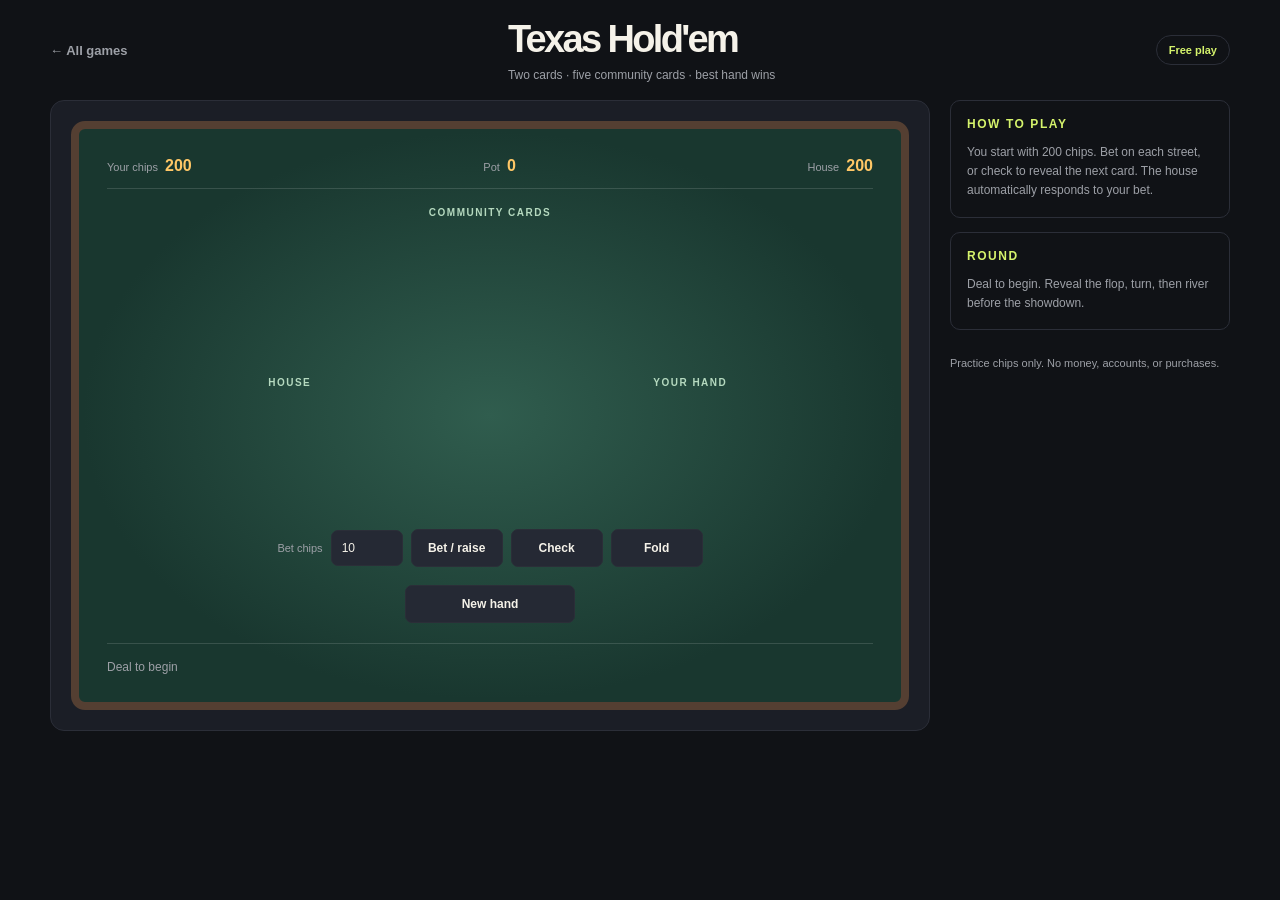
==== poker.html @ cf86b1ca "first commit" ====
<!doctype html><html lang="en"><head><meta charset="UTF-8"><meta name="viewport" content="width=device-width,initial-scale=1"><title>Texas Hold'em | Arcadia North</title><link rel="stylesheet" href="shared.css"></head><body class="game-page"><main class="game-shell"><div class="game-topbar"><a class="back-link" href="index.html">← All games</a><div><h1 class="game-title">Texas Hold'em</h1><p class="game-subtitle">Two cards · five community cards · best hand wins</p></div><span class="free-pill">Free play</span></div><div class="game-layout"><section class="game-panel"><div class="poker-table holdem-table"><div class="chip-bar"><span>Your chips <strong id="player-chips">200</strong></span><span>Pot <strong id="pot">0</strong></span><span>House <strong id="house-chips">200</strong></span></div><div class="hand-label">Community cards</div><div class="cards community-cards" id="community-cards"></div><div class="holdem-hands"><div><div class="hand-label">House</div><div class="cards hole-cards" id="house-cards"></div></div><div><div class="hand-label">Your hand</div><div class="cards hole-cards" id="player-cards"></div></div></div><div class="bet-controls"><label for="bet-amount">Bet chips</label><input id="bet-amount" type="number" min="1" max="200" value="10"><button class="control-button" id="bet-button">Bet / raise</button><button class="control-button" id="check-button">Check</button><button class="control-button danger-button" id="fold-button">Fold</button></div><div class="poker-actions"><button class="control-button" id="new-hand">New hand</button></div><div class="score-strip"><span id="poker-status">Deal to begin</span><span id="poker-result"></span></div></div></section><aside class="side-panel"><div class="info-box"><h3>How to play</h3><p>You start with 200 chips. Bet on each street, or check to reveal the next card. The house automatically responds to your bet.</p></div><div class="info-box"><h3>Round</h3><p id="round-help">Deal to begin. Reveal the flop, turn, then river before the showdown.</p></div><p class="sound-note">Practice chips only. No money, accounts, or purchases.</p></aside></div></main><script src="game-utils.js"></script><script src="poker.js"></script></body></html>
---- shared.css ----
:root{--ink:#f5f2e9;--muted:#9da0a7;--bg:#111318;--panel:#1b1e26;--line:#2b2e38;--lime:#d5f36c;--pink:#ff6b9d;--blue:#72c8ff;--gold:#ffc766}*{box-sizing:border-box}html{scroll-behavior:smooth}body{margin:0;background:var(--bg);color:var(--ink);font-family:Arial,Helvetica,sans-serif}a{color:inherit;text-decoration:none}button{font:inherit;cursor:pointer}.site-header{width:min(1180px,calc(100% - 48px));height:78px;margin:auto;display:flex;align-items:center;justify-content:space-between;gap:24px}.logo{display:flex;align-items:center;gap:11px;font-weight:800;letter-spacing:-.04em}.logo-mark{display:grid;place-items:center;width:34px;height:34px;border-radius:10px;background:var(--lime);color:#111318;font-size:12px;font-weight:900}.site-header nav{display:flex;gap:28px;color:var(--muted);font-size:13px;font-weight:700}.site-header nav a:hover{color:var(--ink)}.free-pill{border:1px solid var(--line);border-radius:99px;padding:8px 12px;color:var(--lime);font-size:11px;font-weight:700}.hub-hero{width:min(1180px,calc(100% - 48px));min-height:610px;margin:auto;display:grid;grid-template-columns:1fr 1fr;align-items:center;gap:60px}.kicker{text-transform:uppercase;letter-spacing:.17em;color:var(--lime);font-size:11px;font-weight:800;margin:0 0 17px}.hub-hero h1{font-size:clamp(58px,8vw,105px);line-height:.91;letter-spacing:-.08em;margin:0;font-weight:800}.hub-hero h1 em{font-style:normal;color:var(--pink)}.hero-lede{max-width:445px;color:var(--muted);line-height:1.7;font-size:16px;margin:28px 0}.button{display:inline-flex;align-items:center;justify-content:space-between;gap:27px;border:0;border-radius:8px;padding:14px 17px;font-size:13px;font-weight:800}.button-bright{background:var(--lime);color:#15171a}.button-bright:hover{background:#e4ff8b}.hero-art{height:425px;position:relative;overflow:hidden;border:1px solid var(--line);border-radius:20px;background:radial-gradient(circle at 50% 50%,#303545 0,#171a21 55%,#111318 100%)}.art-orbit{position:absolute;border:1px solid #3d4352;border-radius:50%;left:50%;top:50%;transform:translate(-50%,-50%) rotate(-17deg)}.orbit-one{width:410px;height:170px}.orbit-two{width:270px;height:410px;transform:translate(-50%,-50%) rotate(35deg)}.art-tile{position:absolute;display:grid;place-items:center;width:92px;height:116px;background:#faf8ed;color:#181a20;border-radius:10px;box-shadow:10px 15px 25px #0006;font-size:62px;font-family:Georgia;transform:rotate(-12deg)}.tile-chess{left:18%;top:28%;background:var(--lime)}.tile-poker{right:17%;top:17%;color:#e64272;transform:rotate(13deg)}.tile-tetris{left:40%;bottom:14%;background:#72c8ff;color:#172532;transform:rotate(7deg);font-family:Arial}.games-section,.about-strip{width:min(1180px,calc(100% - 48px));margin:auto}.games-section{padding:80px 0 105px}.section-intro{display:flex;align-items:end;justify-content:space-between;margin-bottom:27px;gap:20px}.section-intro h2,.about-strip h2{font-size:42px;letter-spacing:-.06em;margin:0}.section-intro>p{color:var(--muted);font-size:13px;margin:0 0 5px}.game-grid{display:grid;grid-template-columns:repeat(3,1fr);gap:15px}.game-card{min-height:280px;padding:24px;border-radius:13px;border:1px solid var(--line);display:flex;flex-direction:column;justify-content:space-between;transition:transform .2s,border-color .2s}.game-card:hover{transform:translateY(-6px);border-color:#777d8b}.chess-card{background:linear-gradient(135deg,#242a26,#1a1f1d)}.poker-card{background:linear-gradient(135deg,#272027,#1d1b25)}.tetris-card{background:linear-gradient(135deg,#1d2733,#1a1f29)}.card-icon{font-family:Georgia;font-size:50px;margin-bottom:28px}.chess-card .card-icon{color:var(--lime)}.poker-card .card-icon{color:var(--pink)}.tetris-card .card-icon{color:var(--blue);font-family:Arial}.card-tag{color:var(--muted);font-size:10px;font-weight:800;letter-spacing:.13em;text-transform:uppercase;margin:0 0 7px}.game-card h3{font-size:28px;letter-spacing:-.06em;margin:0}.game-card p:not(.card-tag){color:var(--muted);font-size:13px;line-height:1.55;max-width:245px}.play-link{display:inline-block;font-size:13px;font-weight:800;margin-top:14px}.play-link span{color:var(--lime);margin-left:6px}.about-strip{border:1px solid var(--line);border-radius:13px;padding:29px 33px;display:flex;align-items:center;gap:22px;margin-bottom:70px}.about-symbol{font-size:30px;color:var(--lime)}.about-strip h2{font-size:24px}.about-strip p{color:var(--muted);font-size:13px;margin:8px 0 0}.about-note{margin-left:auto;color:var(--muted);font-size:11px;line-height:1.7;text-align:right;text-transform:uppercase;letter-spacing:.1em}.site-footer{width:min(1180px,calc(100% - 48px));margin:auto;padding:24px 0 34px;border-top:1px solid var(--line);display:flex;justify-content:space-between;color:var(--muted);font-size:11px}
.game-page{background:#101216}.game-shell{width:min(1180px,calc(100% - 48px));margin:auto;padding-bottom:70px}.game-topbar{height:100px;display:flex;align-items:center;justify-content:space-between}.back-link{font-size:13px;font-weight:700;color:var(--muted)}.back-link:hover{color:var(--lime)}.game-title{font-size:38px;letter-spacing:-.07em;margin:0}.game-subtitle{color:var(--muted);font-size:12px;margin:7px 0 0}.game-layout{display:grid;grid-template-columns:minmax(0,1fr) 280px;gap:20px;align-items:start}.game-panel{border:1px solid var(--line);background:var(--panel);border-radius:14px;padding:20px}.side-panel{display:flex;flex-direction:column;gap:14px}.info-box{border:1px solid var(--line);border-radius:10px;padding:16px}.info-box h3{font-size:12px;text-transform:uppercase;letter-spacing:.13em;color:var(--lime);margin:0 0 12px}.info-box p{color:var(--muted);font-size:12px;line-height:1.6;margin:0}.control-button{width:100%;border:1px solid var(--line);border-radius:7px;background:#252934;color:var(--ink);padding:11px;font-size:12px;font-weight:800}.control-button:hover{border-color:var(--lime);color:var(--lime)}.status-line{color:var(--lime)!important;font-size:13px!important;font-weight:700;min-height:20px}.sound-note{color:var(--muted);font-size:11px;line-height:1.5}.chess-board{width:min(620px,100%);aspect-ratio:1;margin:auto;display:grid;grid-template-columns:repeat(8,1fr);border:7px solid #373c4a;border-radius:6px;overflow:hidden}.square{border:0;display:grid;place-items:center;font-family:Georgia;font-size:clamp(25px,5vw,53px);line-height:1;position:relative}.square.light{background:#e8e2d2;color:#20242e}.square.dark{background:#637159;color:#f5f1e5}.square.selected{box-shadow:inset 0 0 0 5px var(--gold)}.square.legal:after{content:'';width:24%;height:24%;border-radius:50%;background:#151a1b88;position:absolute}.square.capture:after{content:'';width:75%;height:75%;border-radius:50%;border:4px solid #ffcf6688;position:absolute}.chess-coordinates{display:flex;justify-content:space-between;color:var(--muted);font-size:10px;padding:5px 7px 0}.poker-table{min-height:480px;border-radius:14px;background:radial-gradient(ellipse at center,#305d4e,#19372f 70%);border:8px solid #543f32;display:flex;flex-direction:column;justify-content:center;gap:25px;padding:28px}.hand-label{text-align:center;text-transform:uppercase;letter-spacing:.15em;color:#b5d9bf;font-size:10px;font-weight:800}.cards{display:flex;justify-content:center;gap:10px;min-height:119px}.playing-card{width:82px;height:116px;background:#f7f3e9;color:#20232a;border-radius:8px;display:flex;flex-direction:column;justify-content:space-between;padding:9px;font-family:Georgia;font-size:23px;box-shadow:4px 5px 7px #0004}.playing-card.red{color:#d64c62}.playing-card .card-bottom{align-self:end;transform:rotate(180deg)}.card-back{background:repeating-linear-gradient(45deg,#eb6888 0 4px,#fff0f4 4px 7px);border:5px solid #faf4e9}.poker-actions{display:flex;gap:10px;justify-content:center}.poker-actions .control-button{max-width:170px}.score-strip{display:flex;justify-content:space-between;color:var(--muted);font-size:12px;border-top:1px solid #ffffff22;padding-top:16px}.tetris-wrap{display:flex;justify-content:center}.tetris-canvas{width:300px;height:600px;max-width:100%;background:#0c0f14;border:6px solid #373c4a;border-radius:7px;image-rendering:pixelated}.tetris-stats{display:grid;grid-template-columns:1fr 1fr;gap:10px}.stat{background:#252934;border-radius:8px;padding:13px}.stat span{display:block;color:var(--muted);font-size:10px;text-transform:uppercase;letter-spacing:.1em}.stat strong{display:block;font-size:24px;margin-top:4px}.key-list{display:grid;gap:8px}.key-list div{display:flex;justify-content:space-between;color:var(--muted);font-size:11px}.key{border:1px solid var(--line);border-radius:4px;color:var(--ink);padding:3px 6px;font-size:10px}@media(max-width:800px){.site-header,.hub-hero,.games-section,.about-strip,.site-footer,.game-shell{width:min(100% - 32px,600px)}.site-header nav{display:none}.hub-hero{grid-template-columns:1fr;min-height:0;padding:65px 0 85px;gap:48px}.hero-art{height:310px}.game-grid{grid-template-columns:1fr}.section-intro{display:block}.section-intro>p{margin-top:10px}.about-strip{align-items:start;flex-wrap:wrap}.about-note{margin-left:52px}.game-topbar{height:82px}.game-layout{grid-template-columns:1fr}.side-panel{order:2}.game-panel{padding:13px}.poker-table{min-height:430px;padding:18px 8px}.playing-card{width:57px;height:92px;font-size:17px}.cards{gap:5px}.tetris-canvas{width:270px;height:540px}}
.chess-board{grid-template-rows:repeat(8,minmax(0,1fr));}.square{min-width:0;min-height:0;padding:0;overflow:hidden}.square.game-over{pointer-events:none}.status-line.game-over{color:var(--pink)!important}
.uno-table{min-height:540px;border-radius:14px;background:radial-gradient(circle at center,#2d3544,#181b23 70%);border:1px solid var(--line);display:flex;flex-direction:column;justify-content:space-between;gap:18px;padding:25px 18px}.uno-opponent,.uno-player{text-align:center}.uno-hand{display:flex;justify-content:center;gap:5px;min-height:72px;flex-wrap:wrap}.uno-card{width:58px;height:82px;border:3px solid #f7f3e9;border-radius:9px;display:flex;flex-direction:column;justify-content:center;align-items:center;gap:5px;color:#fff;font-weight:900;font-size:22px;box-shadow:3px 5px 8px #0005;transform:rotate(-2deg);cursor:pointer;transition:transform .15s,filter .15s}.uno-card:hover{transform:translateY(-7px) rotate(0);filter:brightness(1.12)}.uno-card small{font-size:9px;opacity:.75}.uno-card.red{background:#e94e58}.uno-card.yellow{background:#e7b832;color:#272318}.uno-card.green{background:#38a66d}.uno-card.blue{background:#398dd0}.uno-card.wild{background:linear-gradient(135deg,#e94e58 0 25%,#e7b832 25% 50%,#38a66d 50% 75%,#398dd0 75%)}.uno-back{background:repeating-linear-gradient(45deg,#ff6b9d 0 5px,#862f5a 5px 9px);font-size:13px;transform:rotate(0)}.uno-back span{border:1px solid #fff;border-radius:50%;padding:7px 2px;transform:rotate(-12deg)}.uno-opponent p{color:var(--muted);font-size:11px;margin:8px 0 0}.uno-center{display:flex;flex-direction:column;align-items:center;gap:18px}.uno-pile .uno-card{width:76px;height:106px;transform:rotate(4deg);cursor:default}.uno-pile .uno-card:hover{transform:rotate(4deg);filter:none}.uno-status{min-height:19px;color:var(--lime);font-size:13px;font-weight:800;text-align:center}.uno-actions{display:flex;gap:10px}.uno-actions .control-button{width:auto;min-width:130px}.hand-label small{font-size:9px;letter-spacing:.04em}@media(max-width:800px){.uno-table{min-height:520px;padding:20px 8px}.uno-card{width:49px;height:72px;font-size:18px}.uno-pile .uno-card{width:68px;height:96px}}
.holdem-table{gap:18px}.holdem-hands{display:grid;grid-template-columns:1fr 1fr;gap:35px;align-items:start}.holdem-hands>div{text-align:center}.community-cards{min-height:119px}.hole-cards{min-height:119px}.holdem-table .hand-label{margin-bottom:4px}.holdem-table .score-strip{margin-top:2px}@media(max-width:600px){.holdem-hands{gap:8px}.holdem-table{padding:18px 8px}.holdem-table .playing-card{width:57px;height:92px;font-size:17px}.holdem-table .cards{gap:5px}}
.chip-bar{display:flex;justify-content:space-between;gap:12px;color:var(--muted);font-size:11px;border-bottom:1px solid #ffffff22;padding-bottom:13px}.chip-bar strong{color:var(--gold);font-size:16px;margin-left:4px}.bet-controls{display:flex;justify-content:center;align-items:center;gap:8px;flex-wrap:wrap}.bet-controls label{color:var(--muted);font-size:11px}.bet-controls input{width:72px;border:1px solid var(--line);border-radius:7px;background:#252934;color:var(--ink);padding:10px;font-size:12px}.bet-controls .control-button{width:auto;min-width:92px;padding-inline:12px}.danger-button:hover{border-color:var(--pink);color:var(--pink)}
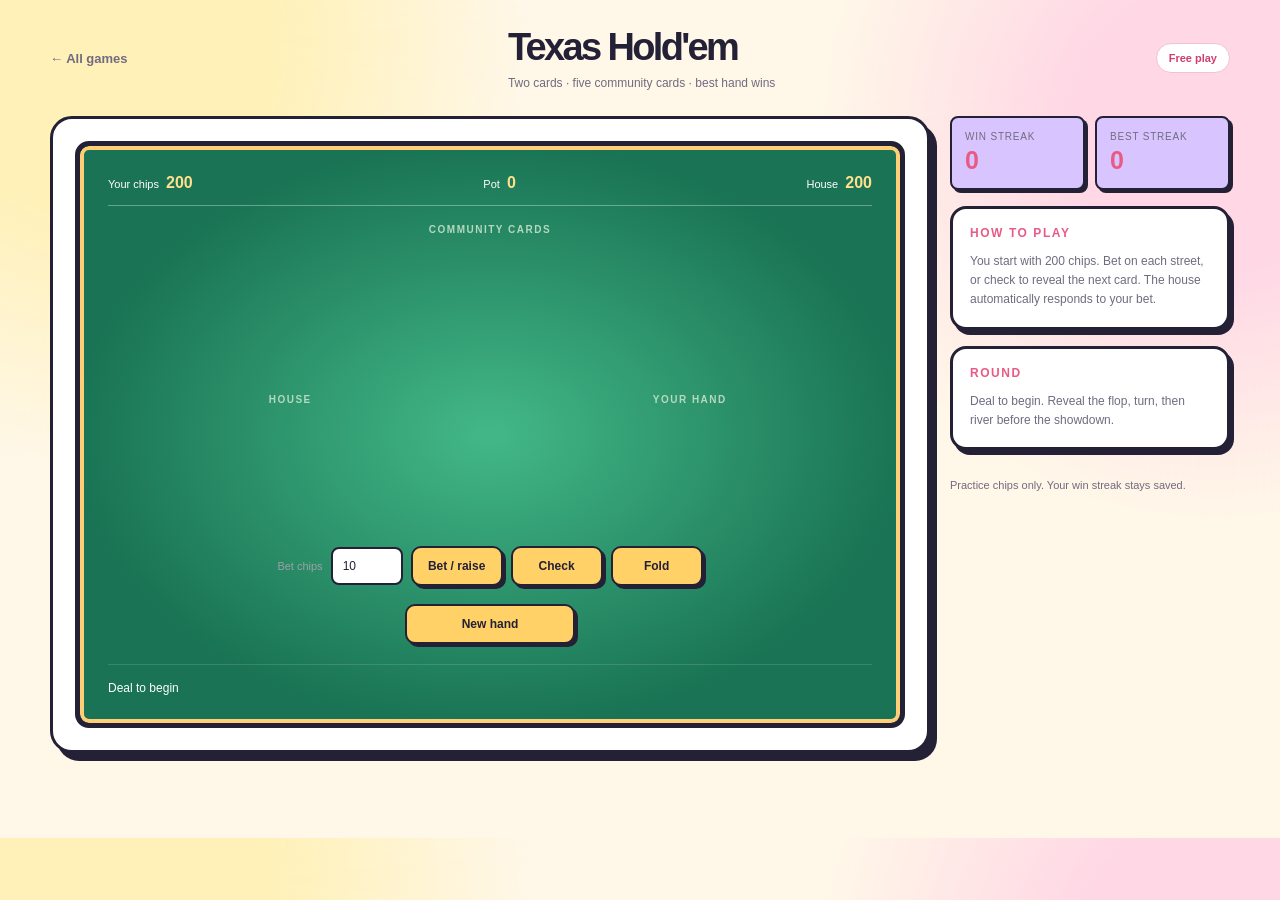
==== commit 91879a06: "first commit" ====
--- a/poker.html
+++ b/poker.html
@@ -1 +1 @@
-<!doctype html><html lang="en"><head><meta charset="UTF-8"><meta name="viewport" content="width=device-width,initial-scale=1"><title>Texas Hold'em | Arcadia North</title><link rel="stylesheet" href="shared.css"></head><body class="game-page"><main class="game-shell"><div class="game-topbar"><a class="back-link" href="index.html">← All games</a><div><h1 class="game-title">Texas Hold'em</h1><p class="game-subtitle">Two cards · five community cards · best hand wins</p></div><span class="free-pill">Free play</span></div><div class="game-layout"><section class="game-panel"><div class="poker-table holdem-table"><div class="chip-bar"><span>Your chips <strong id="player-chips">200</strong></span><span>Pot <strong id="pot">0</strong></span><span>House <strong id="house-chips">200</strong></span></div><div class="hand-label">Community cards</div><div class="cards community-cards" id="community-cards"></div><div class="holdem-hands"><div><div class="hand-label">House</div><div class="cards hole-cards" id="house-cards"></div></div><div><div class="hand-label">Your hand</div><div class="cards hole-cards" id="player-cards"></div></div></div><div class="bet-controls"><label for="bet-amount">Bet chips</label><input id="bet-amount" type="number" min="1" max="200" value="10"><button class="control-button" id="bet-button">Bet / raise</button><button class="control-button" id="check-button">Check</button><button class="control-button danger-button" id="fold-button">Fold</button></div><div class="poker-actions"><button class="control-button" id="new-hand">New hand</button></div><div class="score-strip"><span id="poker-status">Deal to begin</span><span id="poker-result"></span></div></div></section><aside class="side-panel"><div class="info-box"><h3>How to play</h3><p>You start with 200 chips. Bet on each street, or check to reveal the next card. The house automatically responds to your bet.</p></div><div class="info-box"><h3>Round</h3><p id="round-help">Deal to begin. Reveal the flop, turn, then river before the showdown.</p></div><p class="sound-note">Practice chips only. No money, accounts, or purchases.</p></aside></div></main><script src="game-utils.js"></script><script src="poker.js"></script></body></html>
+<!doctype html><html lang="en"><head><meta charset="UTF-8"><meta name="viewport" content="width=device-width,initial-scale=1"><title>Texas Hold'em | Larcadia</title><link rel="stylesheet" href="shared.css"></head><body class="game-page"><main class="game-shell"><div class="game-topbar"><a class="back-link" href="index.html">← All games</a><div><h1 class="game-title">Texas Hold'em</h1><p class="game-subtitle">Two cards · five community cards · best hand wins</p></div><span class="free-pill">Free play</span></div><div class="game-layout"><section class="game-panel"><div class="poker-table holdem-table"><div class="chip-bar"><span>Your chips <strong id="player-chips">200</strong></span><span>Pot <strong id="pot">0</strong></span><span>House <strong id="house-chips">200</strong></span></div><div class="hand-label">Community cards</div><div class="cards community-cards" id="community-cards"></div><div class="holdem-hands"><div><div class="hand-label">House</div><div class="cards hole-cards" id="house-cards"></div></div><div><div class="hand-label">Your hand</div><div class="cards hole-cards" id="player-cards"></div></div></div><div class="bet-controls"><label for="bet-amount">Bet chips</label><input id="bet-amount" type="number" min="1" max="200" value="10"><button class="control-button" id="bet-button">Bet / raise</button><button class="control-button" id="check-button">Check</button><button class="control-button danger-button" id="fold-button">Fold</button></div><div class="poker-actions"><button class="control-button" id="new-hand">New hand</button></div><div class="score-strip"><span id="poker-status">Deal to begin</span><span id="poker-result"></span></div></div></section><aside class="side-panel"><div class="stats-pair"><div class="stat"><span>Win streak</span><strong id="poker-streak">0</strong></div><div class="stat"><span>Best streak</span><strong id="poker-best">0</strong></div></div><div class="info-box"><h3>How to play</h3><p>You start with 200 chips. Bet on each street, or check to reveal the next card. The house automatically responds to your bet.</p></div><div class="info-box"><h3>Round</h3><p id="round-help">Deal to begin. Reveal the flop, turn, then river before the showdown.</p></div><p class="sound-note">Practice chips only. Your win streak stays saved.</p></aside></div></main><script src="game-utils.js"></script><script src="poker.js"></script></body></html>
--- a/shared.css
+++ b/shared.css
@@ -4,3 +4,6 @@
 .uno-table{min-height:540px;border-radius:14px;background:radial-gradient(circle at center,#2d3544,#181b23 70%);border:1px solid var(--line);display:flex;flex-direction:column;justify-content:space-between;gap:18px;padding:25px 18px}.uno-opponent,.uno-player{text-align:center}.uno-hand{display:flex;justify-content:center;gap:5px;min-height:72px;flex-wrap:wrap}.uno-card{width:58px;height:82px;border:3px solid #f7f3e9;border-radius:9px;display:flex;flex-direction:column;justify-content:center;align-items:center;gap:5px;color:#fff;font-weight:900;font-size:22px;box-shadow:3px 5px 8px #0005;transform:rotate(-2deg);cursor:pointer;transition:transform .15s,filter .15s}.uno-card:hover{transform:translateY(-7px) rotate(0);filter:brightness(1.12)}.uno-card small{font-size:9px;opacity:.75}.uno-card.red{background:#e94e58}.uno-card.yellow{background:#e7b832;color:#272318}.uno-card.green{background:#38a66d}.uno-card.blue{background:#398dd0}.uno-card.wild{background:linear-gradient(135deg,#e94e58 0 25%,#e7b832 25% 50%,#38a66d 50% 75%,#398dd0 75%)}.uno-back{background:repeating-linear-gradient(45deg,#ff6b9d 0 5px,#862f5a 5px 9px);font-size:13px;transform:rotate(0)}.uno-back span{border:1px solid #fff;border-radius:50%;padding:7px 2px;transform:rotate(-12deg)}.uno-opponent p{color:var(--muted);font-size:11px;margin:8px 0 0}.uno-center{display:flex;flex-direction:column;align-items:center;gap:18px}.uno-pile .uno-card{width:76px;height:106px;transform:rotate(4deg);cursor:default}.uno-pile .uno-card:hover{transform:rotate(4deg);filter:none}.uno-status{min-height:19px;color:var(--lime);font-size:13px;font-weight:800;text-align:center}.uno-actions{display:flex;gap:10px}.uno-actions .control-button{width:auto;min-width:130px}.hand-label small{font-size:9px;letter-spacing:.04em}@media(max-width:800px){.uno-table{min-height:520px;padding:20px 8px}.uno-card{width:49px;height:72px;font-size:18px}.uno-pile .uno-card{width:68px;height:96px}}
 .holdem-table{gap:18px}.holdem-hands{display:grid;grid-template-columns:1fr 1fr;gap:35px;align-items:start}.holdem-hands>div{text-align:center}.community-cards{min-height:119px}.hole-cards{min-height:119px}.holdem-table .hand-label{margin-bottom:4px}.holdem-table .score-strip{margin-top:2px}@media(max-width:600px){.holdem-hands{gap:8px}.holdem-table{padding:18px 8px}.holdem-table .playing-card{width:57px;height:92px;font-size:17px}.holdem-table .cards{gap:5px}}
 .chip-bar{display:flex;justify-content:space-between;gap:12px;color:var(--muted);font-size:11px;border-bottom:1px solid #ffffff22;padding-bottom:13px}.chip-bar strong{color:var(--gold);font-size:16px;margin-left:4px}.bet-controls{display:flex;justify-content:center;align-items:center;gap:8px;flex-wrap:wrap}.bet-controls label{color:var(--muted);font-size:11px}.bet-controls input{width:72px;border:1px solid var(--line);border-radius:7px;background:#252934;color:var(--ink);padding:10px;font-size:12px}.bet-controls .control-button{width:auto;min-width:92px;padding-inline:12px}.danger-button:hover{border-color:var(--pink);color:var(--pink)}
+.stats-pair{display:grid;grid-template-columns:1fr 1fr;gap:10px}.stats-pair .stat{background:#252934;border:1px solid var(--line);border-radius:8px;padding:13px}.stats-pair .stat span{display:block;color:var(--muted);font-size:10px;text-transform:uppercase;letter-spacing:.08em}.stats-pair .stat strong{display:block;color:var(--lime);font-size:25px;margin-top:4px}.high-score-box strong{color:var(--gold);font-size:25px}
+.game-page{background:radial-gradient(circle at 8% 5%,#fff1b8 0 12%,transparent 30%),radial-gradient(circle at 95% 15%,#ffd7e5 0 10%,transparent 28%),#fff7e8;color:#242036}.game-shell{padding-bottom:85px}.game-topbar{height:116px}.game-title{color:#242036}.game-subtitle,.back-link{color:#716b7f}.back-link:hover{color:#e95b87}.game-panel{background:#fff;border:3px solid #242036;border-radius:22px;box-shadow:7px 8px 0 #242036;padding:22px}.side-panel{gap:16px}.info-box{background:#fff;border:3px solid #242036;border-radius:16px;box-shadow:4px 5px 0 #242036;padding:17px}.info-box h3{color:#e95b87}.info-box p{color:#716b7f}.control-button{border:2px solid #242036;background:#ffd166;color:#242036;border-radius:10px;box-shadow:3px 3px 0 #242036}.control-button:hover{border-color:#242036;background:#b7e85f;color:#242036;transform:translate(-1px,-1px);box-shadow:4px 4px 0 #242036}.free-pill{background:#fff;border-color:#f2c2d3;color:#cf3d71}.sound-note{color:#716b7f}.poker-table{border:5px solid #242036;box-shadow:inset 0 0 0 4px #ffcf77;background:radial-gradient(ellipse at center,#43b887,#197354 72%)}.uno-table{border:3px solid #242036;box-shadow:inset 0 0 0 4px #ffcf77;background:radial-gradient(circle at center,#7bd8b0,#319b77 72%)}.uno-status,.status-line{color:#e95b87!important}.tetris-stats .stat{background:#d8c5ff;border:2px solid #242036;color:#242036;box-shadow:3px 3px 0 #242036}.tetris-stats .stat span{color:#716b7f}.stat{border-radius:10px}.chip-bar{color:#fff;border-color:#ffffff55}.chip-bar strong{color:#ffe08c}.score-strip{color:#fff}.poker-actions .control-button{background:#ffd166}.bet-controls input{border:2px solid #242036;background:#fff;color:#242036;border-radius:8px}.key{border:2px solid #242036;color:#242036;background:#fff}.game-page .tetris-canvas{border:5px solid #242036;box-shadow:6px 6px 0 #242036}.game-page .chess-board{border-color:#242036}.game-page .chess-coordinates{color:#716b7f}
+.game-page .stats-pair .stat{background:#d8c5ff;border:2px solid #242036;color:#242036;box-shadow:3px 3px 0 #242036}.game-page .stats-pair .stat span{color:#716b7f}.game-page .stats-pair .stat strong{color:#e95b87}
